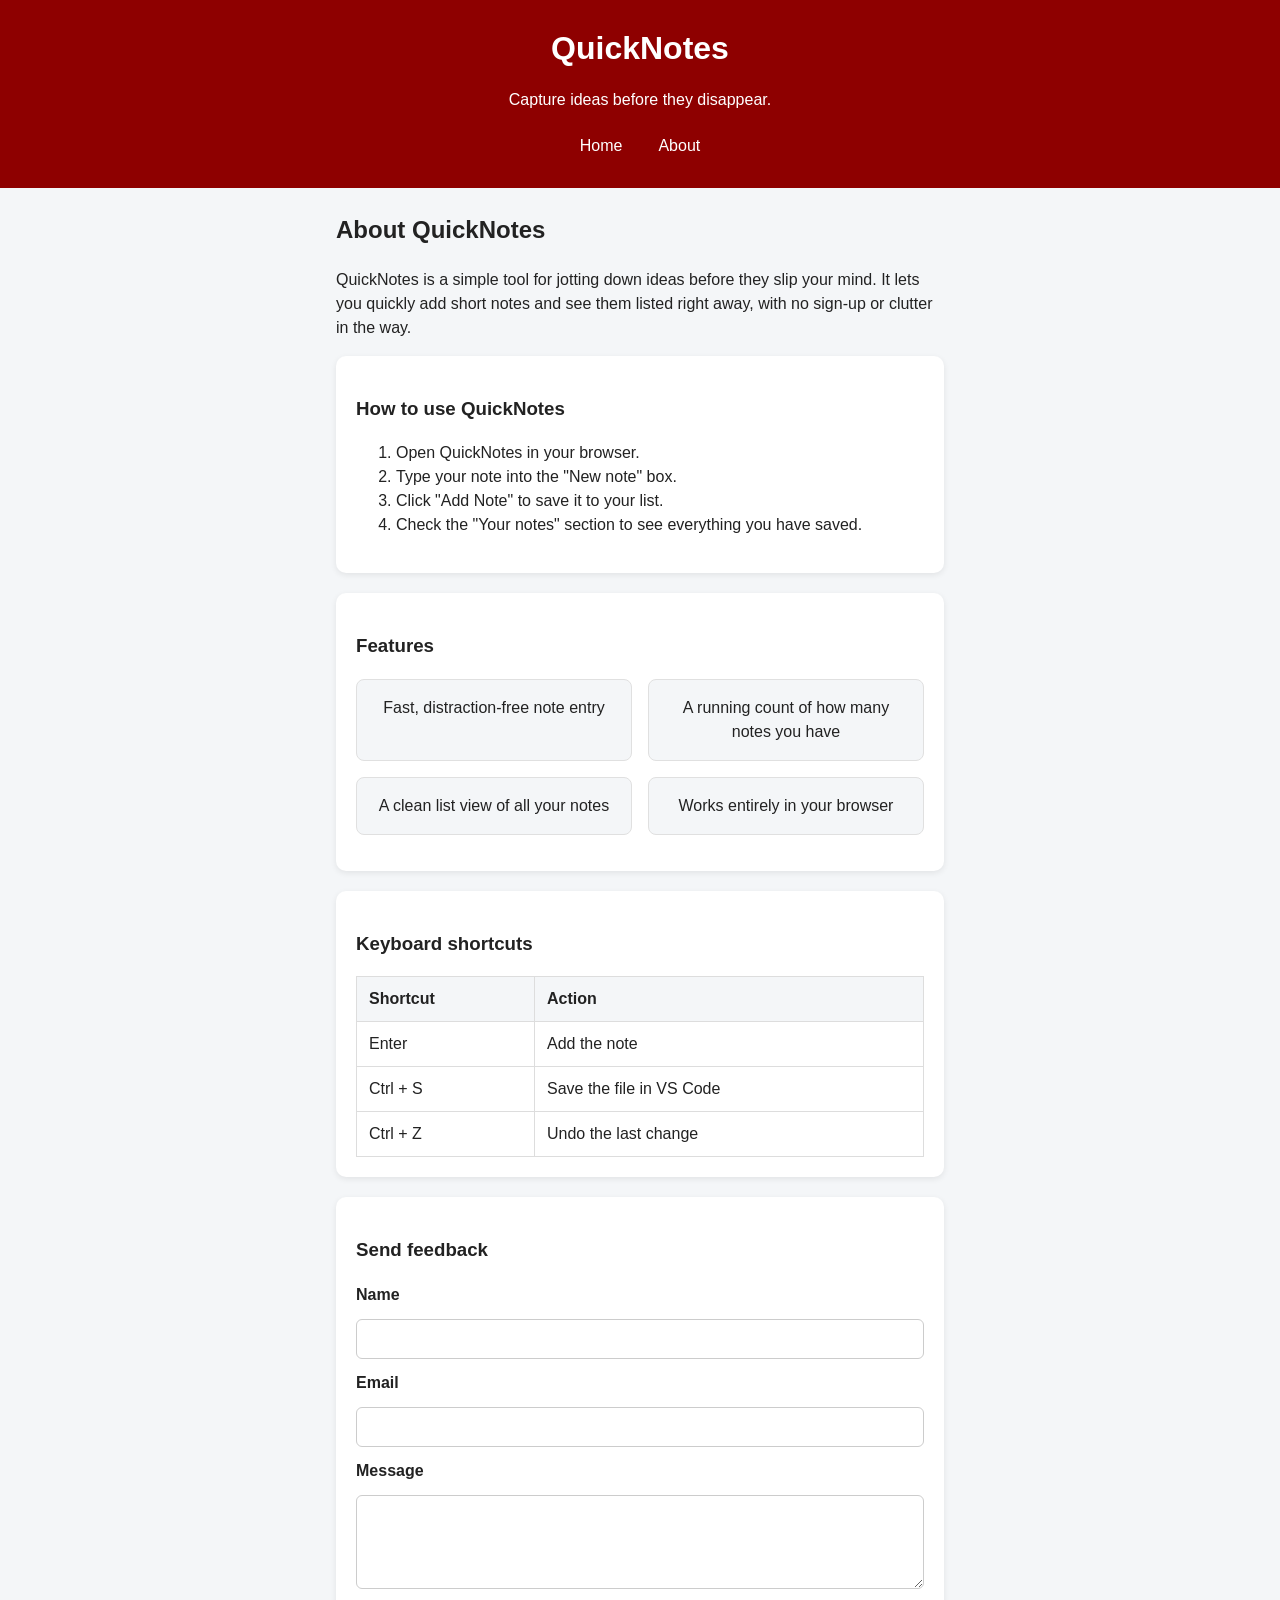
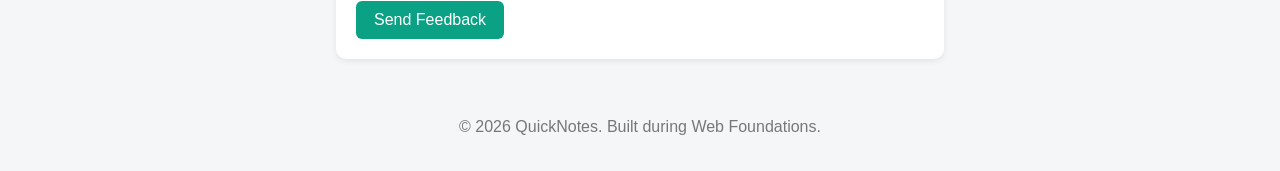
==== day2/about.html @ 77cf0cda "Day 2 assignment" ====
<!DOCTYPE html>
<html lang="en">
<head>
  <meta charset="UTF-8" />
  <meta name="viewport" content="width=device-width, initial-scale=1.0" />
  <title>About QuickNotes</title>
  <link rel="stylesheet" href="style.css" />
</head>
<body>
  <header>
    <h1>QuickNotes</h1>
    <p>Capture ideas before they disappear.</p>
    <nav>
      <a href="index.html">Home</a>
      <a href="about.html">About</a>
    </nav>
  </header>

  <main>
    <h2>About QuickNotes</h2>
    <p>
      QuickNotes is a simple tool for jotting down ideas before they slip
      your mind. It lets you quickly add short notes and see them listed
      right away, with no sign-up or clutter in the way.
    </p>

    <section>
      <h3>How to use QuickNotes</h3>
      <ol>
        <li>Open QuickNotes in your browser.</li>
        <li>Type your note into the "New note" box.</li>
        <li>Click "Add Note" to save it to your list.</li>
        <li>Check the "Your notes" section to see everything you have saved.</li>
      </ol>
    </section>

    <section>
      <h3>Features</h3>
      <ul class="features">
        <li>Fast, distraction-free note entry</li>
        <li>A running count of how many notes you have</li>
        <li>A clean list view of all your notes</li>
        <li>Works entirely in your browser</li>
      </ul>
    </section>

    <section>
      <h3>Keyboard shortcuts</h3>
      <table>
        <thead>
          <tr>
            <th>Shortcut</th>
            <th>Action</th>
          </tr>
        </thead>
        <tbody>
          <tr>
            <td>Enter</td>
            <td>Add the note</td>
          </tr>
          <tr>
            <td>Ctrl + S</td>
            <td>Save the file in VS Code</td>
          </tr>
          <tr>
            <td>Ctrl + Z</td>
            <td>Undo the last change</td>
          </tr>
        </tbody>
      </table>
    </section>

    <section>
      <h3>Send feedback</h3>
      <form id="feedback-form">
        <label for="feedback-name">Name</label>
        <input type="text" id="feedback-name" name="name" required />

        <label for="feedback-email">Email</label>
        <input type="email" id="feedback-email" name="email" required />

        <label for="feedback-message">Message</label>
        <textarea id="feedback-message" name="message" rows="4" required></textarea>

        <button type="submit">Send Feedback</button>
      </form>
    </section>
  </main>

  <footer>
    <p>&copy; 2026 QuickNotes. Built during Web Foundations.</p>
  </footer>
</body>
</html>
---- day2/style.css ----
/*1. Reset: predictable sizing and no default body margin*/
*,
*::before,
*::after {
  box-sizing: border-box;
  }

  body {
    margin: 0;
    font-family: "Segoe UI", Arial, sans-serif;
    background-color: #f4f6f8;
    color: #222;
    line-height: 1.5;
  }

  /*2. Header */
  header {
    background-color: #8e0000;
    color: white;
    text-align: center;
    padding: 24px 16px;
  }

  header h1 {
    margin: 0;
  }

/*3. Navigation bar laid out with flexbox */
nav {
    display: flex;
    justify-content: center;
    gap: 16px;
    margin-top: 12px;
  }

  nav a {
    color: white;
    text-decoration: none;
    padding: 6px 10px;
    border-radius: 4px;
    transition: background-color 0.2s ease;
    }

    nav a:hover {
    background-color: rgba(255, 255, 255, 0.2);
    }

  /*4. Centre the main content and limit its width */
  main {
    max-width: 640px;
    margin: 24px auto; /*auto left/right margins centre a block */
    padding: 0px 16px;
  }

  section {
    background: white;
    padding: 20px;
    border-radius: 10px;
    margin-bottom: 20px;
    box-shadow: 0 2px 6px rgba(0, 0, 0, 0.08);
  }

  /*5. Form layout with flexbox */
  #note-form {
    display: flex;
    gap: 8px;
    flex-wrap: wrap;
  }

  #note-form label {
    width: 100%;       /*label on its own line */
    font-weight: bold;
  }

  #note-input {
    flex: 1;           
    padding: 10px;
    border: 1px solid #ccc;
    border-radius: 6px;
    font-size: 1rem;
  }

  button {
        background-color: #0ba184;
    color: white;
    border: none;
    padding: 10px 18px;
    border-radius: 6px;
    font-size: 1rem;
    cursor: pointer;
    transition: background-color 0.2s ease, transform 0.2s ease;
  }

  button:hover {
    background-color: #088a70;
    transform: translateY(-2px);
  }

  /*6. Notes list */
    #notes-list {
        list-style-type: none;  /*remove bullets */
        padding: 0;
    }

    .note {
        background-color: #fffbe6;
        border-left: 4px solid #0ba184;
        padding: 12px 16px;
        margin-bottom: 8px;
        border-radius: 6px;
    }

    /*7. Features list as a responsive grid of cards */
    .features {
        display: grid;
        grid-template-columns: repeat(auto-fit, minmax(180px, 1fr));
        gap: 16px;
        padding: 0;
        list-style-type: none;
    }

    .features li {
        background-color: #f4f6f8;
        border: 1px solid #e0e0e0;
        padding: 16px;
        border-radius: 8px;
        text-align: center;
    }

    /*8. Keyboard shortcuts table */
    table {
        width: 100%;
        border-collapse: collapse;
        margin-top: 8px;
    }

    th,
    td {
        border: 1px solid #ddd;
        padding: 10px 12px;
        text-align: left;
    }

    thead th {
        background-color: #f4f6f8;
    }
    
    /*9. Feedback form: stacked, full-width fields */
    #feedback-form {
        display: flex;
        flex-direction: column;
        gap: 12px;
    }

    #feedback-form label {
        font-weight: bold;
    }

    #feedback-form input,
    #feedback-form textarea {
        width: 100%;
        padding: 10px;
        border: 1px solid #ccc;
        border-radius: 6px;
        font-size: 1rem;
        font-family: inherit;
    }

    #feedback-form button {
        align-self: flex-start; /*button aligns to the left */
    }

    /*10. Footer */
    footer {
        text-align: center;
        color: #777;
        padding: 16px;
        } 
        
    /*11. Phones */
    @media (max-width: 600px) {
      header { 
        padding: 16px 12px;
      }
      
      header h1 {
        font-size: 1.5rem;  
      }
      
        #note-form {
            flex-direction: column;
        }
     }
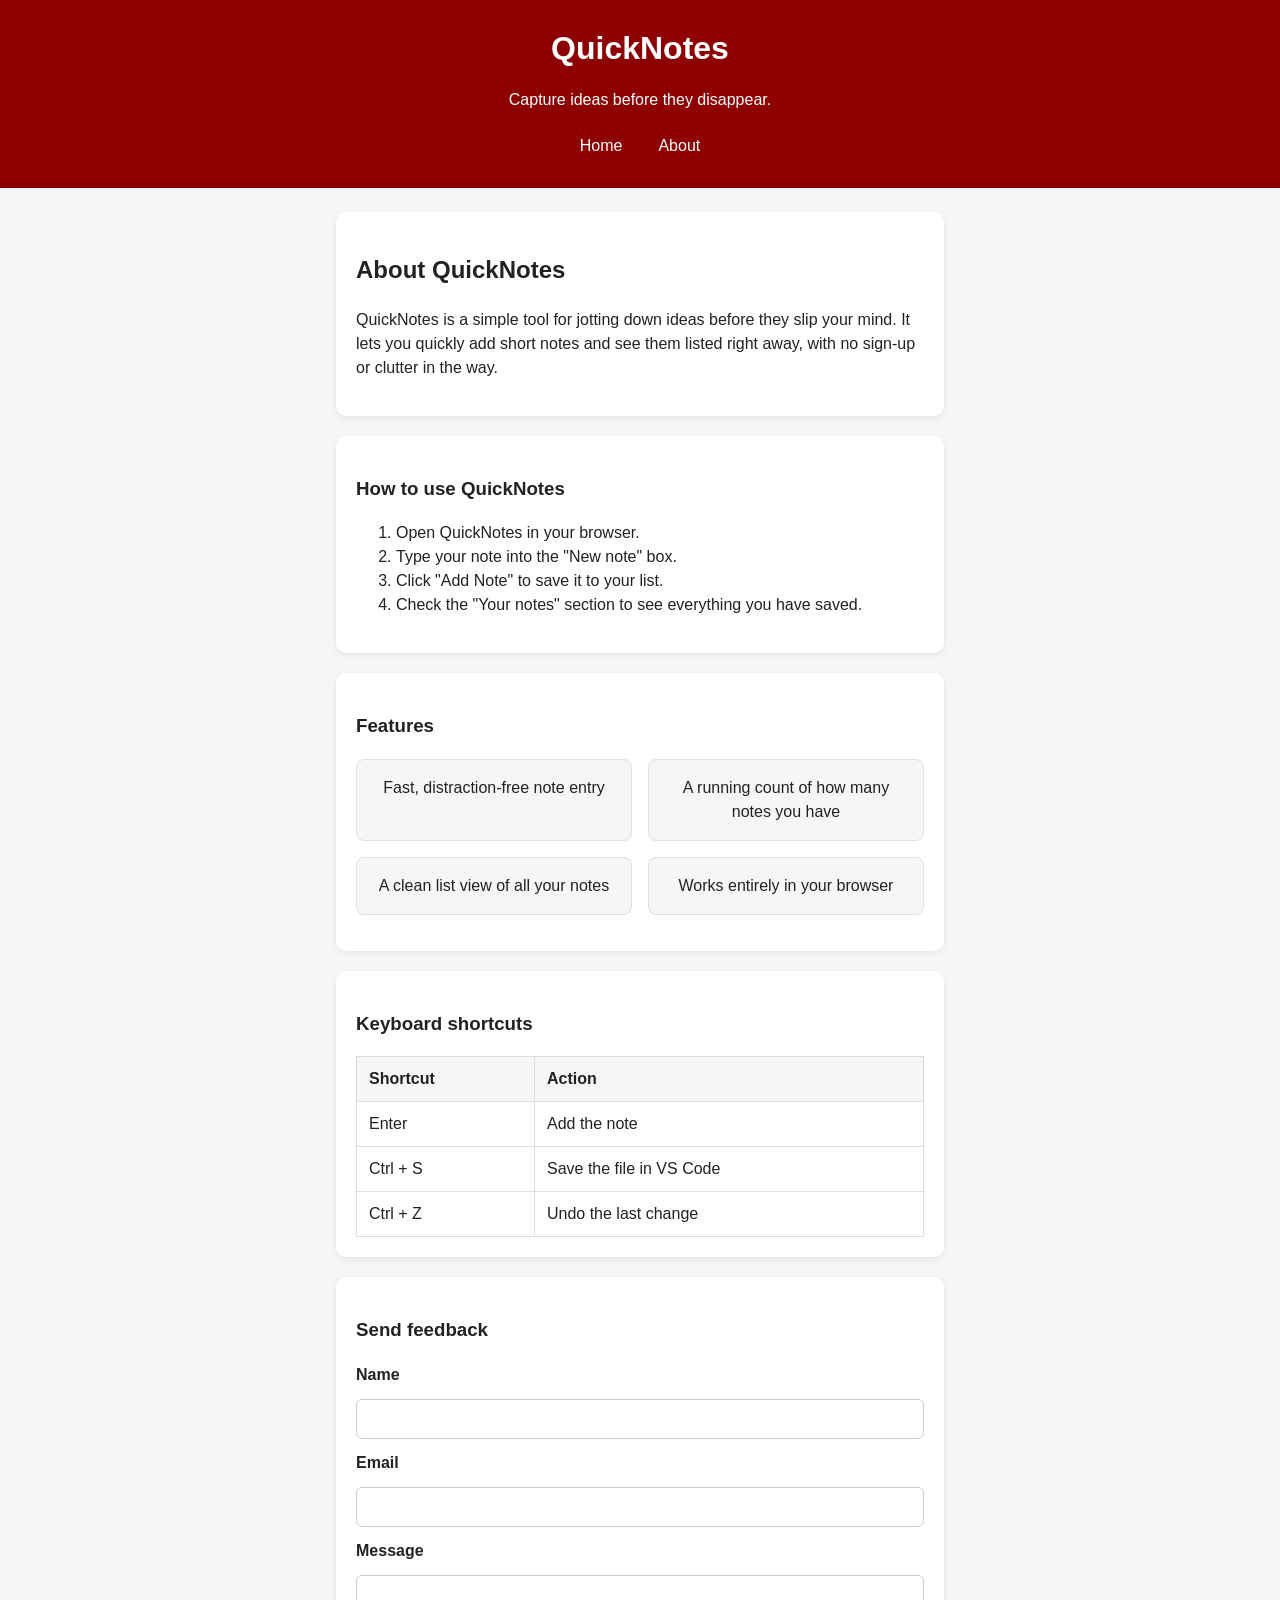
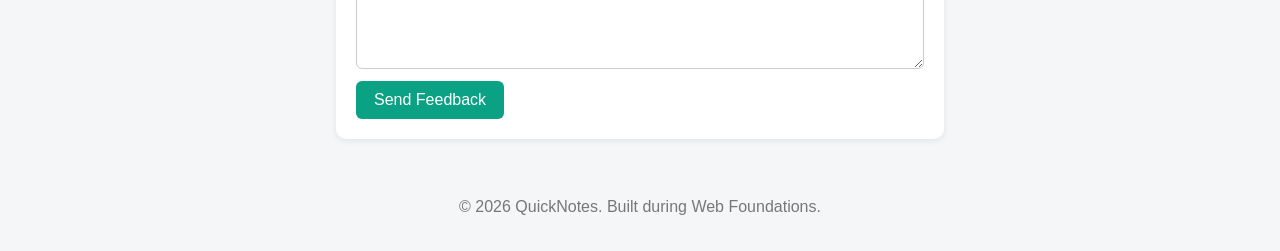
==== commit 7f36be7f: "Feedback incorporation" ====
--- a/day2/about.html
+++ b/day2/about.html
@@ -12,17 +12,19 @@
     <p>Capture ideas before they disappear.</p>
     <nav>
       <a href="index.html">Home</a>
-      <a href="about.html">About</a>
+      <a href="about.html" aria-current="page">About</a>
     </nav>
   </header>
 
   <main>
-    <h2>About QuickNotes</h2>
-    <p>
+    <section>
+      <h2>About QuickNotes</h2>
+      <p>
       QuickNotes is a simple tool for jotting down ideas before they slip
       your mind. It lets you quickly add short notes and see them listed
       right away, with no sign-up or clutter in the way.
     </p>
+    </section>
 
     <section>
       <h3>How to use QuickNotes</h3>
